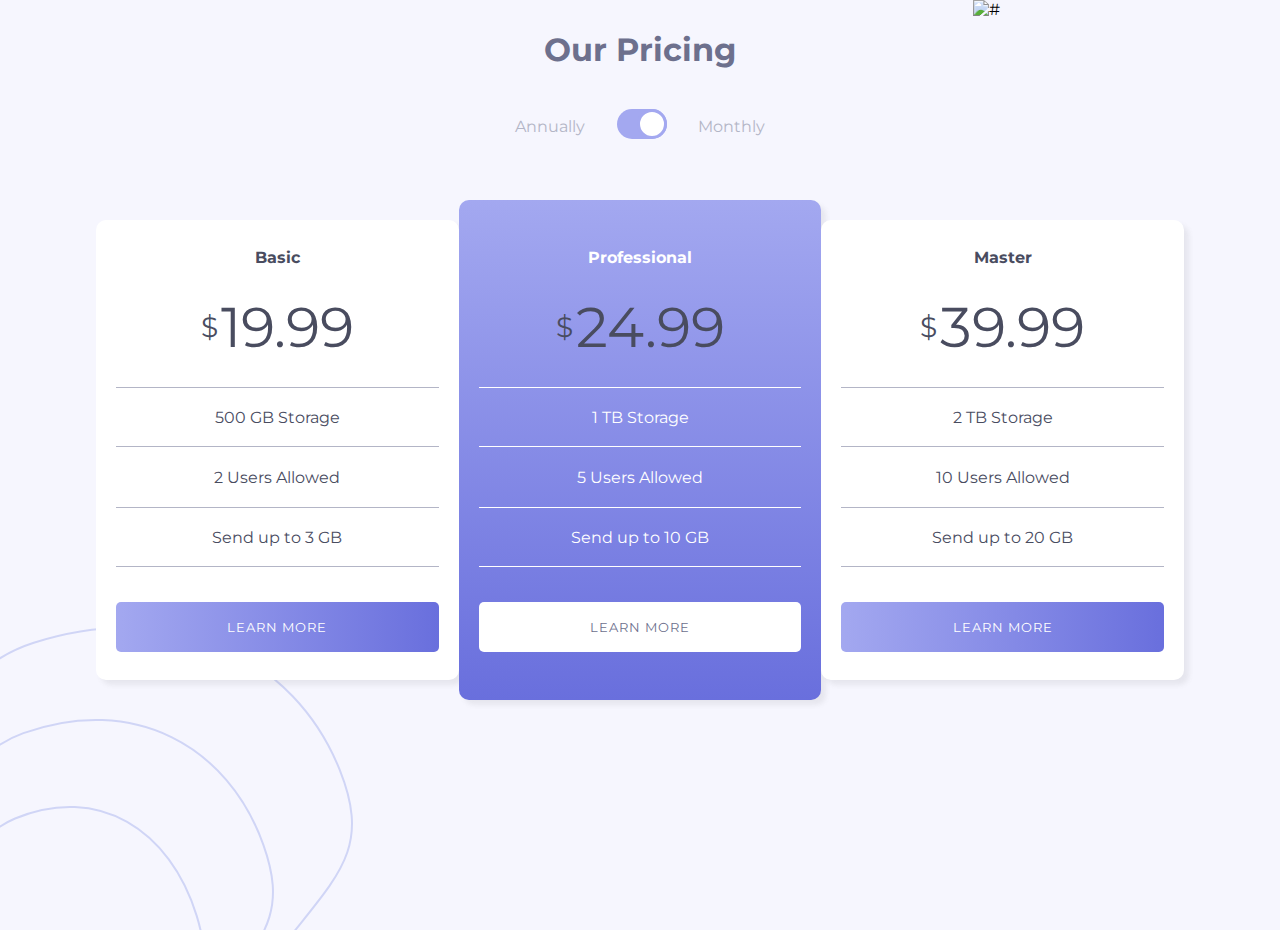
==== index.html @ 861b52b7 "Rename index - Copia.html to index.html" ====
<!DOCTYPE html>
<html lang="pt-br">

<head>
    <meta charset="UTF-8">
    <meta http-equiv="X-UA-Compatible" content="IE=edge">
    <meta name="viewport" content="width=device-width, initial-scale=1.0">
    <title>Our Pricing</title>
    <link rel="shortcut icon" href="favicon-32x32.png" type="image/x-icon">
    <link rel="stylesheet" href="style.m.css">
    <link rel="stylesheet" href="style.d.css">
</head>

<body onload="interatividade()">
    <h1>Our Pricing</h1>

    <picture>
        <source media="(min-width:500px)" srcset="./assets/images/bg-top.svg" class="fig1">
        <img src="bg-top-mobile.png" alt="#" class="fig1">
    </picture>

    <div id="div1">
        <div>
            <p>Annually</p>
        </div>

        <div>
            <input type="range" name="payment" title="paymaent" id="range" min="1" max="2">
        </div>

        <div>
            <p>Monthly</p>
        </div>
    </div>

    <div id="divG">
        <div class="divS">
            <h2>Basic</h2>

            <ul>
                <li class="liE"></li>
                <li class="bt bb">500 GB Storage</li>
                <li>2 Users Allowed</li>
                <li class="bt bb">Send up to 3 GB</li>
                <button>LEARN MORE</button>
            </ul>
        </div>

        <div class="divS divSE">
            <h2 class="h2E">Professional </h2>

            <ul>
                <li class="liE"><p class="liES"></li>
                <li class="btE bbE liES">1 TB Storage</li>
                <li class="liES">5 Users Allowed</li>
                <li class="btE bbE liES">Send up to 10 GB</li>
                <button class="buttonE">LEARN MORE</button>
            </ul>
        </div>

        <div class="divS">
            <h2>Master </h2>

            <ul>
                <li class="liE"></li>
                <li class="bt bb">2 TB Storage</li>
                <li>10 Users Allowed</li>
                <li class="bt bb">Send up to 20 GB</li>
                <button>LEARN MORE</button>
            </ul>
        </div>
    </div>

    <figure>
        <img src="bg-bottom.svg" alt="#" class="fig2">
    </figure>

    <script src="script.js"></script>
</body>

</html>
---- style.m.css ----
@charset "UTF-8";

/* Configurações gerais */

@import url('https://fonts.googleapis.com/css2?family=Montserrat:wght@700&display=swap');

* {
    margin: 0px;
    padding: 0px;
    box-sizing: border-box;
    font-family: var(--fonte);
}

:root {
    --cor0: rgb(246, 246, 254);
    --cor1: rgb(179, 181, 198);
    --cor2: rgb(109, 112, 141);
    --cor3: rgb(73, 76, 95);
    --cor4: rgb(163, 168, 240);
    --cor5: rgb(105, 111, 221);

    --fonte: Montserrat;
}

/* Configurações de texto */

h1 {
    /* Texto */
    color: var(--cor2);

    /* Espaçamento */
    margin-bottom: 40px;
}

h2 {
    /* Texto */
    font-size: 1em;
    color: var(--cor3);
}

.h2E {
    color: rgb(255, 255, 255);
}

p {
    /* Texto */
    color: var(--cor1);
}

span {
    font-size: 0.5em;

    margin-right: 3px;
}

li {
    /* Posicionamento */
    display: flex;
    flex-direction: column;
    justify-content: center;

    /* Texto */
    color: var(--cor3);

    list-style-type: none;

    /* Espaçamento */
    height: 60px;
}

.liE {
    /* Texto */
    font-size: 3.5em;

    /* Tamanho */
    height: 120px;
}

.liES {
    /* Texto */
    color: rgb(255, 255, 255);
}

li > p {
    /* Posicionamento */
    display: flex;
    flex-direction: row;
    justify-content: center;
    align-items: center;

    color: var(--cor3);
}

.btE {
    border-top: 0.5px solid rgb(255, 255, 255);
}

.bt {
    border-top: 0.5px solid var(--cor1);
}

.bbE {
    border-bottom: 0.5px solid rgb(255, 255, 255);
}

.bb {
    border-bottom: 0.5px solid var(--cor1);
}

.fig1 {
    position: absolute;
    top: 0px;
    right: 0px;

    width: 45%;
}

.fig2 {
    display: none;
}

/* Configurações de adaptação de tela */

body {
    /* Posicionamento */
    display: flex;
    flex-direction: column;
    align-items: center;

    /* Tamanho */
    width: 100%;
    min-width: 330px;


    /* Background */
    background-color: var(--cor0);

    /* Espaçamento */
    padding-top: 70px;
}

/* Range */

#range {
    -webkit-appearance: none;
    outline: none;
    background-color: var(--cor4);
    width: 50px;
    height: 30px;
    border-radius: 20px;
}

#range::-webkit-slider-thumb {
    -webkit-appearance: none;
    appearance: none;
    width: 30px;
    height: 30px;
    border-radius: 50%;
    border: 3.5px solid var(--cor4);

    background: rgb(255, 255, 255);
    cursor: pointer;
}

#range::-moz-range-thumb {
    width: 15px;
    height: 15px;
    border-radius: 50%;
    border: 2px solid #000;

    background: rgb(255, 255, 255);
    cursor: pointer;
}

/* Configurações de corpo */

#div1 {
    /* Posicionamento */
    display: flex;
    flex-direction: row;
    justify-content: space-between;
    align-items: center;

    /* Tamanho */
    width: 65%;
}

#divG {
    /* Tamanho */
    width: 85%;
    height: auto;

    /* Posicionamento */
    display: flex;
    flex-direction: column;
    position: absolute;
    top: 230px;
}

.divS {
    /* Background */
    border-radius: 10px;
    background-color: rgb(255, 255, 255);
    box-shadow: 5px 5px 5px rgba(94, 94, 94, 0.1);
    ;

    /* Espaçamento */
    margin-bottom: 40px;
    padding: 30px;

    /* Texto */
    text-align: center;

    /* Tamanho */
    height: auto;
    width: 100%;
}

.divSE {
    /* Background */
    background-image: linear-gradient(var(--cor4), var(--cor5));

    /* Texto */
    color: rgb(255, 255, 255);
}

button {
    /* Background */
    border-radius: 5px;
    width: 100%;
    border: none;
    background-image: linear-gradient(90deg, var(--cor4), var(--cor5));

    /* Espaçamento */
    margin-top: 35px;

    /* Tamanaho */
    height: 50px;

    /* Texto */
    color: rgb(255, 255, 255);
    letter-spacing: 1px;
}

.buttonE {
    /* Background */
    background-color: rgb(255, 255, 255);
    background-image: none;

    /* Texto */
    color: var(--cor2);
}
---- style.d.css ----
@charset "UTF-8";

@media screen and (min-width: 500px) {
    /* Barra de rolagem */

    body::-webkit-scrollbar {
        width: 16px;
        /* width of the entire scrollbar */
    }

    body::-webkit-scrollbar-track {
        background: var(--cor0);
    }

    body::-webkit-scrollbar-thumb {
        background-color: var(--cor0);
        /* color of the scroll thumb */
        border-radius: 50px;
        /* roundness of the scroll thumb */
        border: 3px solid var(--cor0);
        /* creates padding around scroll thumb */
    }

    button:hover{
        cursor: pointer;

        /* Backround */
        background-image: none;
        background-color: rgb(255, 255, 255);
        border: 0.5px solid var(--cor5);
        color: var(--cor5);
    }

    .buttonE:hover {
        cursor: pointer;

        /* Backround */
        background-color: var(--cor5);
        border: 0.5px solid rgb(255, 255, 255);
        color: rgb(255, 255, 255);
    }

    #div1 {
        width: 250px;
    }

    .fig1 {
        width: 40%;
    }
}

@media screen and (min-width: 850px) {
    li{
        height: 40px;
    }

    .liE {
        height: 70px;

        font-size: 2.5em;
    }

    /* Configurações de texto */
    .fig1 {
        width: 24%;
        z-index: 1;
    }

    .fig2 {
        display: inline-block;
        position: absolute;
        bottom: -30px;
        left: 0px;
        z-index: 0;
    }

    body {
        padding-top: 30px;
    }

    /* Configurações de corpo */

    #div1 {
        /* Posicionamento */
        flex-direction: row;

        /* Tamanho */
        width: 250px;
    }

    #divG {
        /* Tamanho */
        width: 97%;

        /* Posicionamento */
        flex-direction: row;
        align-items: center;
        position: absolute;
        top: 230px;
        z-index: 1;
    }

    .divS {
        /* Espaçamento */
        margin-bottom: 30px;
        padding: 25px;

        /* Tamanho */
        /* height: 330px; */

        /* Posicionamento */
        display: flex;
        flex-direction: column;
        justify-content: center;
    }

    .divSE {
        /* Background */
        background-image: linear-gradient(var(--cor4), var(--cor5));

        /* Texto */
        color: rgb(255, 255, 255);

        /* Tamanaho */
        height: 370px;
    }

    button {
        /* Background */
        border-radius: 5px;
        width: 100%;
        border: none;
        background-image: linear-gradient(90deg, var(--cor4), var(--cor5));

        /* Espaçamento */
        margin-top: 35px;

        /* Tamanaho */
        height: 50px;

        /* Texto */
        color: rgb(255, 255, 255);
        letter-spacing: 1px;
    }

    .buttonE {
        /* Background */
        background-color: rgb(255, 255, 255);
        background-image: none;

        /* Texto */
        color: var(--cor2);
    }

}

@media screen and (min-width: 1000px) {
    #divG {
        /* Tamanho */
        width: 85%;

        top: 200px;
    }

    li{
        height: 60px;
    }

    .liE {
        /* Texto */
        font-size: 3.5em;
    
        /* Tamanho */
        height: 120px;
    }

    #div1 {
        width: 250px;
    }

    .divS {
        /* Espaçamento */
        padding: 20px;

        /* Tamanho */
        height: 460px;
    }

    .divSE {
        /* Tamanho */
        height: 500px;
    }

}
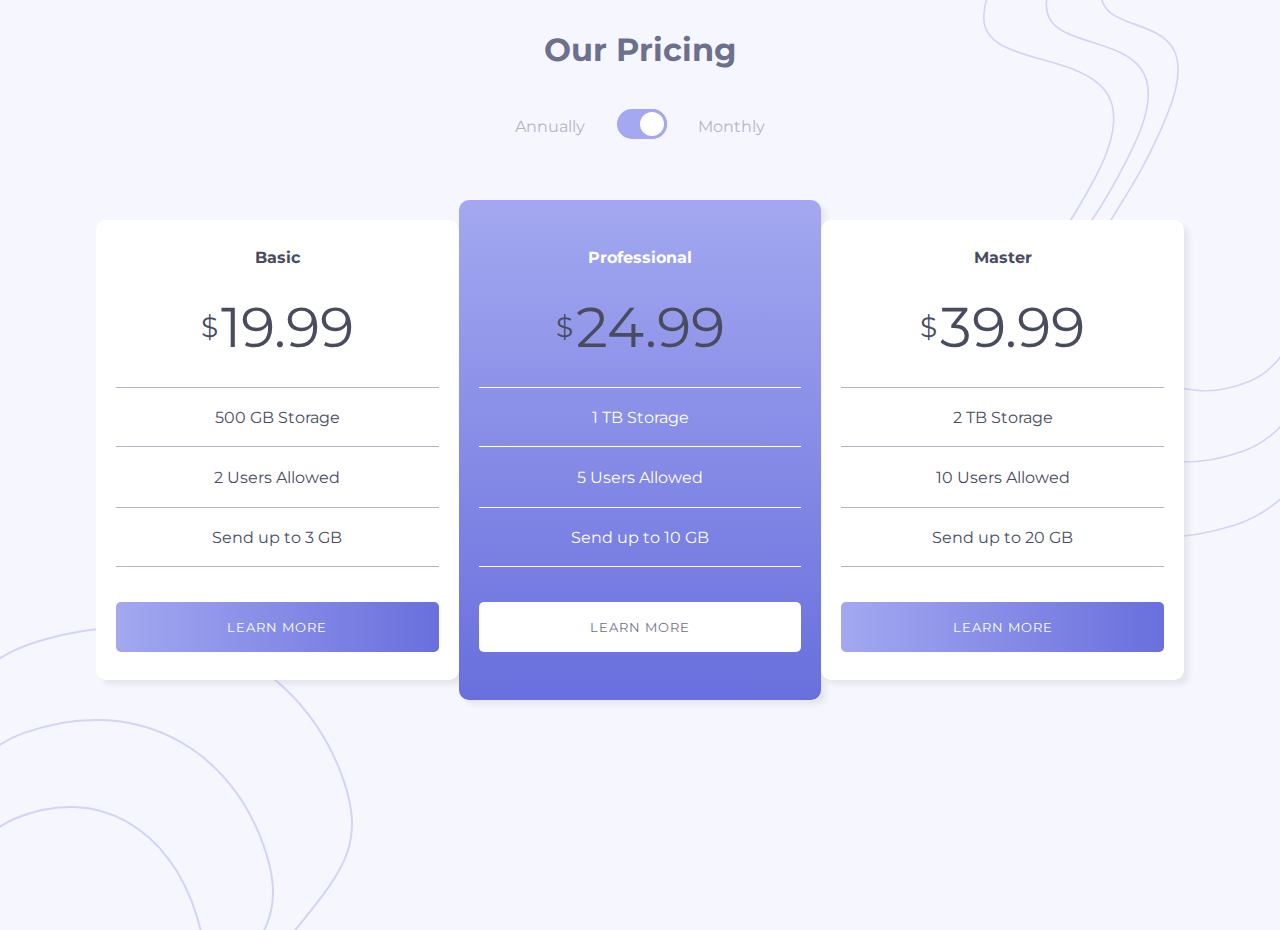
==== commit 083f2330: "Update index.html" ====
--- a/index.html
+++ b/index.html
@@ -15,7 +15,7 @@
     <h1>Our Pricing</h1>
 
     <picture>
-        <source media="(min-width:500px)" srcset="./assets/images/bg-top.svg" class="fig1">
+        <source media="(min-width:500px)" srcset="bg-top.svg" class="fig1">
         <img src="bg-top-mobile.png" alt="#" class="fig1">
     </picture>
 
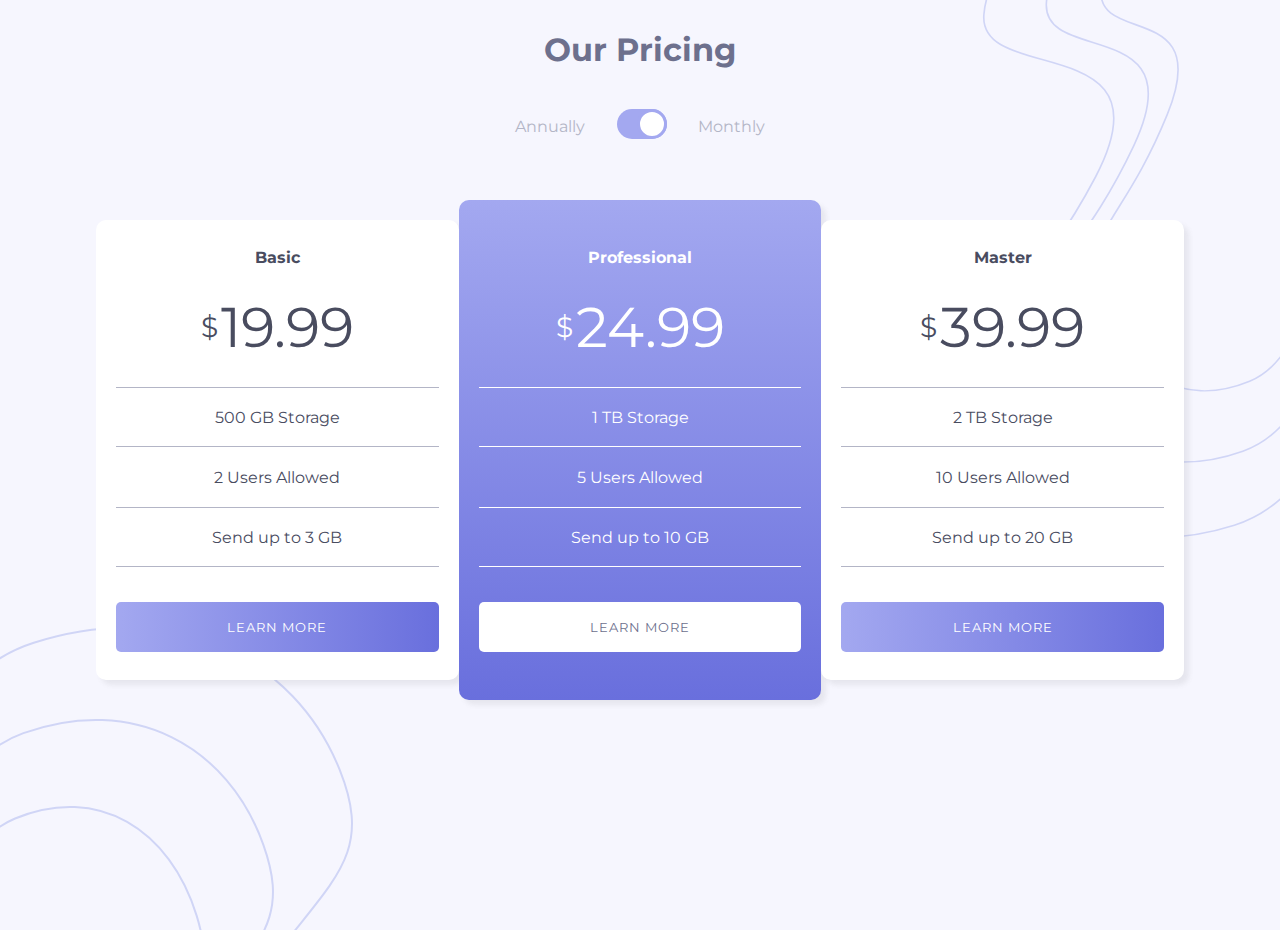
==== commit ee07fa40: "Update index.html" ====
--- a/index.html
+++ b/index.html
@@ -50,7 +50,7 @@
             <h2 class="h2E">Professional </h2>
 
             <ul>
-                <li class="liE"><p class="liES"></li>
+                <li class="liE"></li>
                 <li class="btE bbE liES">1 TB Storage</li>
                 <li class="liES">5 Users Allowed</li>
                 <li class="btE bbE liES">Send up to 10 GB</li>
--- a/style.m.css
+++ b/style.m.css
@@ -91,6 +91,10 @@
     color: var(--cor3);
 }
 
+.divSE .liE > p {
+    color: rgb(255, 255, 255);
+}
+
 .btE {
     border-top: 0.5px solid rgb(255, 255, 255);
 }
@@ -202,7 +206,6 @@
     border-radius: 10px;
     background-color: rgb(255, 255, 255);
     box-shadow: 5px 5px 5px rgba(94, 94, 94, 0.1);
-    ;
 
     /* Espaçamento */
     margin-bottom: 40px;
@@ -221,7 +224,7 @@
     background-image: linear-gradient(var(--cor4), var(--cor5));
 
     /* Texto */
-    color: rgb(255, 255, 255);
+    color: rgb(255, 255, 255); 
 }
 
 button {
@@ -249,4 +252,4 @@
 
     /* Texto */
     color: var(--cor2);
-}+}
